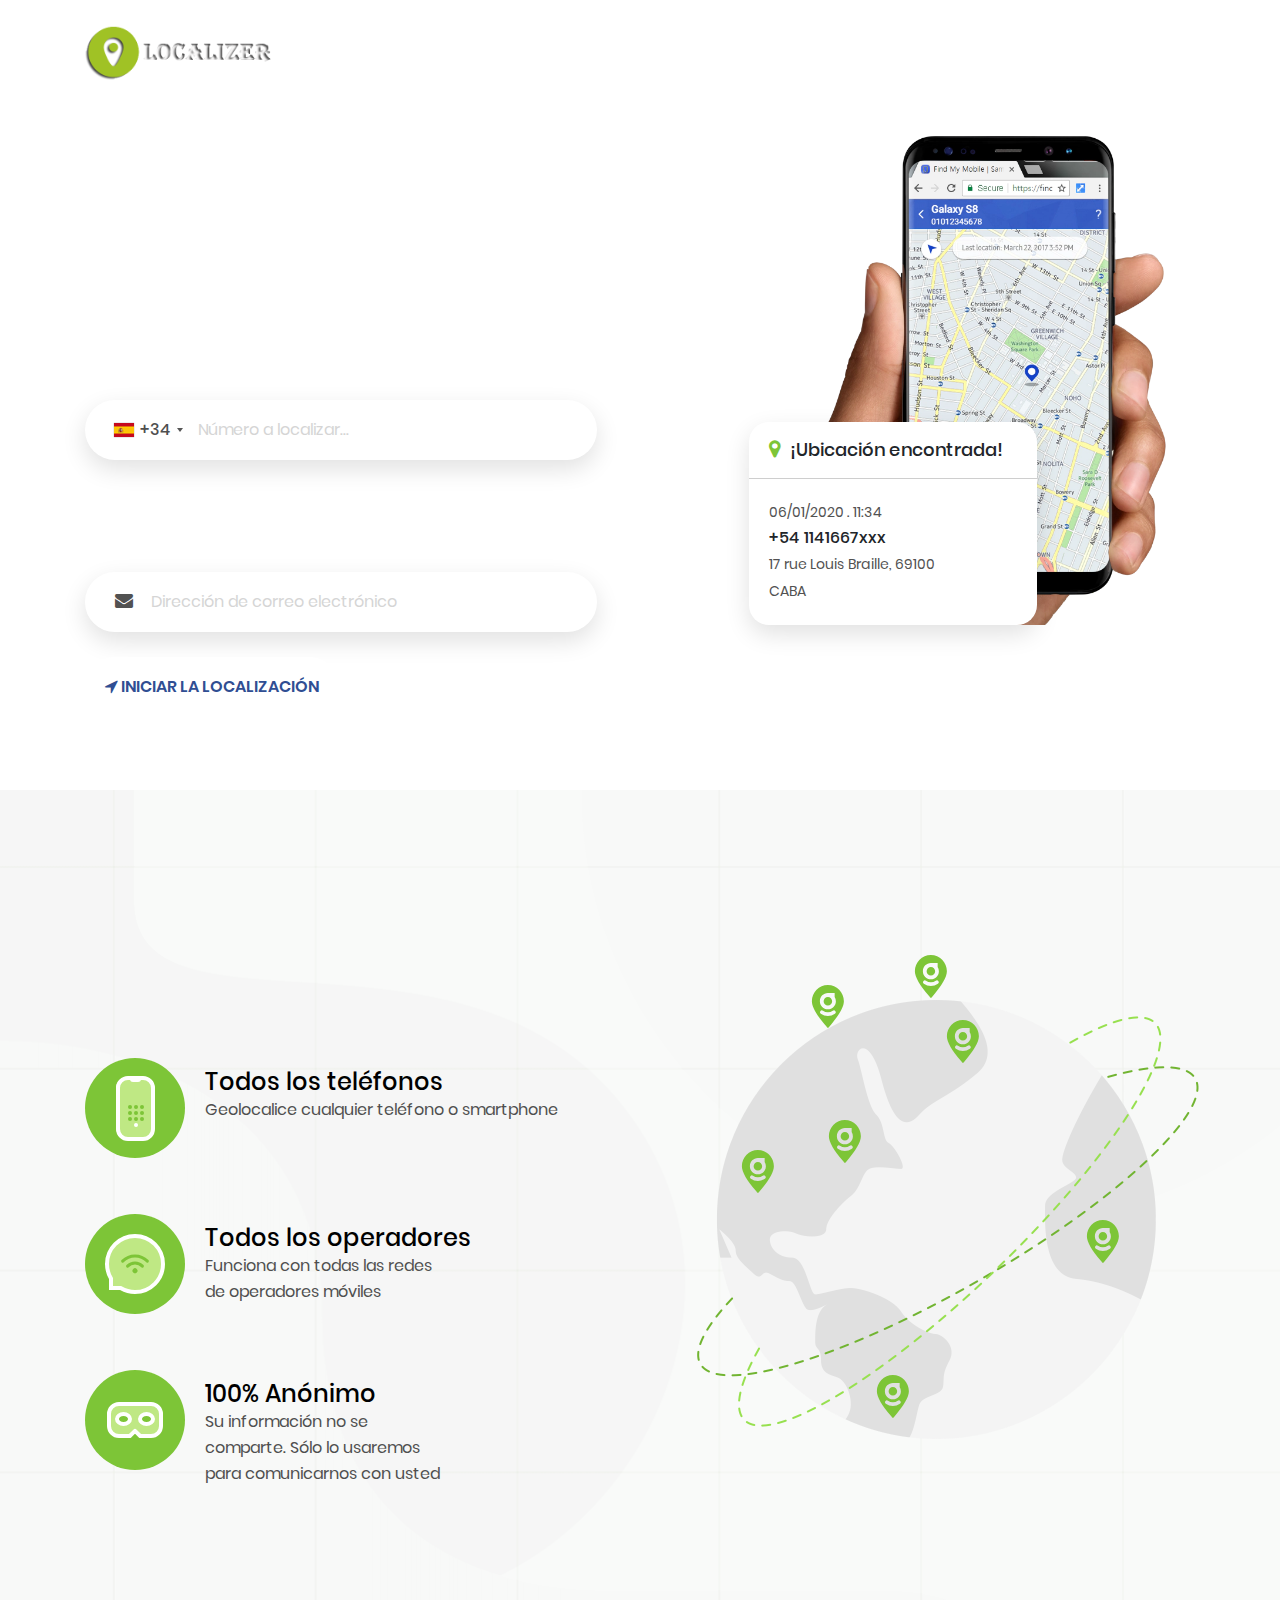
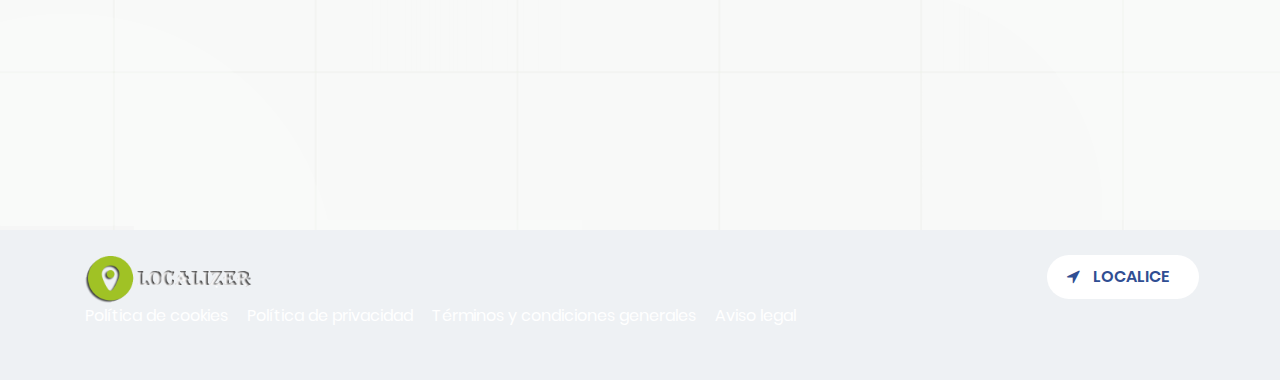
==== index.htm @ ad28ebd5 "Add files via upload" ====
﻿<!doctype html>
<html class="  webp webp-alpha webp-animation webp-lossless" lang="es">

<head>
    <!-- Global site tag (gtag.js) - Google Ads: 10896149168 -->
<script async="" src="gtag/js.js?id=AW-10896149168"></script>
<script>
  window.dataLayer = window.dataLayer || [];
  function gtag(){dataLayer.push(arguments);}
  gtag('js', new Date());

  gtag('config', 'AW-10896149168');
</script>


    <meta charset="utf-8">
    <meta name="viewport" content="width=device-width, initial-scale=1 maximum-scale=1">
    <meta name="description" content="Localizer ofrece una guia educacional paso a paso para que pueda acceder remotamente a un dispositivo movil, buscar telefono, localizar dispositivo, buscar dispositivos, device find, localizar movil, localizar telefono.">
        <meta name="format-detection" content="telephone=no">

    <!-- CSRF Token -->
    <meta name="csrf-token" content="cJvQsqG8sfS8HHp2pYXvIL8D4B9P7JaYPeypj0Fk">
    <meta name="hipay-env" content="production">
    <meta name="hipay-username" content="94680812.secure-gateway.hipay-tpp.com">
    <meta name="hipay-password" content="Live_kM6n2OoDz7S2CQgWday3x19y">

    <title>Localizer</title>

    <link rel="apple-touch-icon" sizes="57x57" href="img/favicon/apple-icon-57x57.png">
    <link rel="apple-touch-icon" sizes="60x60" href="https://geomy.mobi/img/favicon/apple-icon-60x60.png') }}">
    <link rel="apple-touch-icon" sizes="72x72" href="img/favicon/apple-icon-72x72.png">
    <link rel="apple-touch-icon" sizes="76x76" href="img/favicon/apple-icon-76x76.png">
    <link rel="apple-touch-icon" sizes="114x114" href="img/favicon/apple-icon-114x114.png">
    <link rel="apple-touch-icon" sizes="120x120" href="img/favicon/apple-icon-120x120.png">
    <link rel="apple-touch-icon" sizes="144x144" href="img/favicon/apple-icon-144x144.png">
    <link rel="apple-touch-icon" sizes="152x152" href="img/favicon/apple-icon-152x152.png">
    <link rel="apple-touch-icon" sizes="180x180" href="img/favicon/apple-icon-180x180.png">
    <link rel="icon" type="image/png" sizes="192x192" href="img/favicon/android-icon-192x192.png">
    <link rel="icon" type="image/png" sizes="32x32" href="img/favicon/favicon-32x32.png">
    <link rel="icon" type="image/png" sizes="96x96" href="img/favicon/favicon-96x96.png">
    <link rel="icon" type="image/png" sizes="16x16" href="img/favicon/favicon-16x16.png">

    <link rel="manifest" href="manifest.webmanifest.txt">
    <meta name="msapplication-TileColor" content="#ffffff">
    <meta name="msapplication-TileImage" content="/img/favicon/ms-icon-144x144.png">
    <meta name="theme-color" content="#ffffff">

    <!-- Styles -->
    <link href="css/app71a6.css?id=e14cc6955ea6fe32d602" rel="stylesheet">
    <noscript>
    <link href="libs.hipay.com/themes/material.css" type="text/css" rel="stylesheet">
    </noscript>

    

    <link rel="prefetch" as="script" href="js/intl-tel-input/utils7fe3.js?id=55f159847d1ea31ac6e6" type="text/javascript">
    <link rel="preload" as="font" href="fonts/poppins/poppins-latin-400.woff2" type="font/woff2" crossorigin="anonymous">
    <link rel="preload" as="font" href="fonts/poppins/poppins-latin-500.woff2" type="font/woff2" crossorigin="anonymous">
    <link rel="preload" as="font" href="fonts/poppins/poppins-latin-600.woff2" type="font/woff2" crossorigin="anonymous">
    <link rel="preload" as="font" href="fonts/poppins/poppins-latin-700.woff2" type="font/woff2" crossorigin="anonymous">
    <link rel="preload" as="font" href="fonts/font-awesome/fontawesome-webfont.woff2?v=4.7.0" type="font/woff2" crossorigin="anonymous">
    <link rel="prefetch" as="image" href="img/favicon/favicon.png" type="image/png">
    <link rel="prefetch" as="image" href="images/price-banner@2x.webp" type="image/webp">
    <link rel="prefetch" as="image" href="images/price-banner-m@2x.webp" type="image/webp">
    <link rel="prefetch" as="image" href="img/m-logo@2x.webp" type="image/webp">
    <link rel="prefetch" as="image" href="img/bg-desktop@2x.webp" type="image/webp">
    <link rel="prefetch" as="image" href="img/motif-light@2x.webp" type="image/webp">
    <link rel="prefetch" as="image" href="img/footer-bg-desktop@2x.webp" type="image/webp">
    <link rel="prefetch" as="image" href="img/logo@2x.webp" type="image/webp">
    <link rel="prefetch" as="image" href="img/phone@2x.webp" type="image/webp">
    <link rel="prefetch" as="image" href="img/planet@2x.webp" type="image/webp">
    <link rel="prefetch" as="image" href="img/intl-tel-input/flags.png" type="image/png">
    
    

<script defer="" src="releases/v5.10.0/js/all.js" integrity="sha384-G/ZR3ntz68JZrH4pfPJyRbjW+c0+ojii5f+GYiYwldYU69A+Ejat6yIfLSxljXxD" crossorigin="anonymous"></script>


    <script async="" src="js/modernizr.js"></script>

   






<script>(function(w,d,t,r,u){var f,n,i;w[u]=w[u]||[],f=function(){var o={ti:"17273811"};o.q=w[u],w[u]=new UET(o),w[u].push("pageLoad")},n=d.createElement(t),n.src=r,n.async=1,n.onload=n.onreadystatechange=function(){var s=this.readyState;s&&s!=="loaded"&&s!=="complete"||(f(),n.onload=n.onreadystatechange=null)},i=d.getElementsByTagName(t)[0],i.parentNode.insertBefore(n,i)})(window,document,"script","../../bat.bing.com/bat.js","uetq");</script>
<!--
<script data-cfasync="false">
(function(W,i,s,e,P,o,p){W['WisePopsObject']=P;W[P]=W[P]||function(){(W[P].q=W[P].q||[]).push(arguments)},W[P].l=1*new Date();o=i.createElement(s),p=i.getElementsByTagName(s)[0];o.async=1;o.src=e;p.parentNode.insertBefore(o,p)})(window,document,'script','//loader.wisepops.com/get-loader.js?v=1&site=hSEyoZVhTv','wisepops');
</script> -->

    <script type="text/javascript">
    var _ae = {
        'pid': '5f5f9a0230adac2649a3c6de'
    };
    (function () {
        var element = document.createElement('script'); element.type = 'text/javascript'; element.async = true;
        element.src = '../../static.affilae.com/ae-v3.5.js';
        var scr = document.getElementsByTagName('script')[0]; scr.parentNode.insertBefore(element, scr);
    })();
</script>





<!-- VENDOR CSS-->
  <link rel="stylesheet" href="css/bootstrap.min.css">
  <link rel="stylesheet" href="css/bootstrap-theme.min.css">
  <link rel="stylesheet" href="css/fontello.css">
  <link rel="stylesheet" href="css/main.css">
  <!-- VENDOR CSS -->
  

  <script src="js/globals.js"></script>
  
  
  
  <!-- Global site tag (gtag.js) - Google Ads: 769867819 -->
<script async="" src="gtag/js-1.js?id=AW-769867819"></script>
<script>
  window.dataLayer = window.dataLayer || [];
  function gtag(){dataLayer.push(arguments);}
  gtag('js', new Date());

  gtag('config', 'AW-769867819');
</script>

</head>
<body class=" guest ">





    <div id="app">
        <header id="header">

    <nav class="navbar navbar-expand-md navbar-light  route-geo">
        <div class="container">
            <a class="navbar-brand p-0" href="index.htm">


                <picture class="d-block ml-2 ml-sm-0">
                    <source media="(max-width: 989px)" srcset="img/logo.png" type="image/webp">
                    <source media="(min-width: 990px)" srcset="img/logo.png" type="image/webp">
                    <source media="(max-width: 989px)" srcset="img/logo.png" type="image/png">
                    <source media="(min-width: 990px)" srcset="img/logo.png" type="image/png">
                    <img src="img/logo.png" class="lazyload logo-img" loading="lazy" alt="localizer.online" title="localizer.online">
                </picture>
            </a>
            <span class="navbar-toggler">
                <span class="navbar-toggler-icon"></span>
            </span>
            <div class="collapse navbar-collapse" id="navbarSupportedContent">
                <div class="mobile-head d-sm-block d-md-none">
                    <a class="navbar-brand" href="https://geomy.mobi/">

                        <picture class="d-sm-block d-md-none ml-2">
                            <source srcset="img/m-logo@2x.webp" type="image/webp">
                            <source srcset="img/m-logo@2x.png" type="image/png">
                            <img src="img/m-logo@2x.webp" width="153" alt="Geomy" title="Geomy">
                        </picture>
                    </a>
                    <span class="close-mobile navbar-toggler"></span>
                </div>
                <!-- Left Side Of Navbar -->
                <ul class="navbar-nav mr-auto">

                </ul>

                <!-- Right Side Of Navbar -->
               
                 <!--   
                    <li class="nav-item ">
                        <a class="nav-link" href="faq.html">P.F</a>
                    </li>
                    <li class="nav-item ">
                        <a class="nav-link" href="contact.html">Contacto</a>
                    </li>
                -->
                   
                  
                                   
            </div>
        </div>
    </nav>
</header>
        <main>
                <section id="landing">
	<div class="container columns column-2">
		<div class="form-container">
            <form id="localize-form" action="#" method="post" class=" localize-guest ">
                <h2>Localice un <br> teléfono móvil <br> en cualquier lugar.</h2>
                <br>
                <label for="intl-tel-landing" class="subtitle">Ingrese el número que desea geolocalizar :</label>
                <br>
                <br>
                <div class="localize-form">
                    <input id="intl-tel-landing" class="localize-input" type="tel" placeholder="Número a localizar..." required="">
                    <span class="btn btn-rounded btn-green-light btn-icon btn-localize">
                        <i class="fa fa-location-arrow"></i>
                        <span>Localice</span>
                    </span>
                </div>
                <br>
                <br>
                <div class="email-form">
                    <label for="account-email" class="subtitle">Su dirección de correo electrónico para ser informado del resultado :</label>
                    <br>
                    <br>
                    <div class="input-wrapper">
                        <i class="fa fa-envelope font-awesome-position"></i>
                        <input id="account-email" type="email" placeholder="Dirección de correo electrónico" required="">
                    </div>
                    <br>
                    <br>
                    <button type="submit" class="btn  localize-guest  localize-trigger">
                        <i class="fa fa-location-arrow"></i>
                        Iniciar la localización
                    </button>
                    <br>
                    <br>
                </div>

            </form>
		</div>
		<div class="text-right phone-container">
			<div class="d-none d-sm-none d-md-block">
                <picture>
                    <source srcset="img/cel.webp" type="image/webp">
                    <source srcset="img/cel.webp" type="image/png">
                    <img src="img/cel.webp" class="lazyload phone" loading="lazy" alt="landing_preview">
                </picture>
				<div class="card text-left">
					<span class="title"><i class="fa fa-map-marker"></i>¡Ubicación encontrada!</span>
					<div class="localise-detail">
						<span class="date">06/01/2020 . 11:34</span>
						<br>
						<span class="number">+54 1141667xxx</span>
						<br>
						<span class="address">17 rue Louis Braille, 69100<br> CABA</span>
					</div>
				</div>
			</div>
		</div>
	</div>
</section>
    <section id="features">
	<div class="container columns column-2">
		<div>
			<ul class="features-list">
				<li class="feature-item">
					<svg class="feature-img" xmlns="https://www.w3.org/2000/svg" width="80" height="80" viewbox="0 0 80 80">
						<g fill="none" fill-rule="evenodd">
							<path fill="#FFF" stroke="#FFF" stroke-width="2" d="M50.667 11.667H29.333a6.99 6.99 0 0 0-7 7v42.666c0 3.875 3.126 7 7 7h21.334c3.874 0 7-3.125 7-7V18.667c0-3.875-3.126-7-7-7zM46.333 65H33.667v-4.667h12.666V65zM55 57H25V17.667h30V57z"></path>
							<path d="M8 8h64v64H8z"></path>
							<g transform="translate(21 8)">
								<rect width="35" height="61" x="2" y="2" fill="#BFE884" stroke="#FFF" stroke-width="4" rx="10"></rect>
								<rect width="11" height="6" x="14" fill="#FFF" rx="3"></rect>
								<g transform="translate(12 29)">
									<circle cx="2" cy="2" r="2" fill="#7DC537"></circle>
									<circle cx="2" cy="8" r="2" fill="#7DC537"></circle>
									<circle cx="8" cy="2" r="2" fill="#7DC537"></circle>
									<circle cx="8" cy="8" r="2" fill="#7DC537"></circle>
									<circle cx="14" cy="2" r="2" fill="#7DC537"></circle>
									<circle cx="14" cy="8" r="2" fill="#7DC537"></circle>
									<circle cx="2" cy="14" r="2" fill="#7DC537"></circle>
									<circle cx="8" cy="14" r="2" fill="#7DC537"></circle>
									<circle cx="8" cy="20" r="2" fill="#FFF"></circle>
									<circle cx="14" cy="14" r="2" fill="#7DC537"></circle>
								</g>
							</g>
						</g>
					</svg>
					<div class="feature-detail">
						<h3>Todos los teléfonos</h3>
						<span>Geolocalice cualquier teléfono o smartphone</span>
					</div>
				</li>
				<li class="feature-item">
					<svg class="feature-img" xmlns="https://www.w3.org/2000/svg" width="80" height="80" viewbox="0 0 80 80">
						<g fill="none" fill-rule="evenodd">
							<path fill="#BFE884" stroke="#FFF" stroke-width="4" d="M16 64h9.56l.465.269A27.86 27.86 0 0 0 40 68c15.464 0 28-12.536 28-28S55.464 12 40 12 12 24.536 12 40a27.86 27.86 0 0 0 3.732 13.976l.268.464V64z"></path>
							<g transform="rotate(45 -9.877 60.66)">
								<circle cx="15.5" cy="15.5" r="2.5" fill="#7DC537"></circle>
								<path stroke="#7DC537" stroke-linecap="round" stroke-width="3" d="M17.5 7C11.701 7 7 11.701 7 17.5M17.5 0C7.835 0 0 7.835 0 17.5"></path>
							</g>
						</g>
					</svg>
					<div class="feature-detail">
						<h3>Todos los operadores</h3>
						<span>Funciona con todas las redes <br> de operadores móviles </span>
					</div>
				</li>
				<li class="feature-item">
					<svg class="feature-img" xmlns="https://www.w3.org/2000/svg" width="80" height="80" viewbox="0 0 80 80">
						<path fill="#BFE884" fill-rule="evenodd" stroke="#FFF" stroke-linejoin="round" stroke-width="4" d="M40 50.83L34.828 56H24c-5.523 0-10-4.477-10-10V34c0-5.523 4.477-10 10-10h32c5.523 0 10 4.477 10 10v12c0 5.523-4.477 10-10 10H45.172L40 50.83zM51.5 34c-3.666 0-6.5 2.334-6.5 5s2.834 5 6.5 5 6.5-2.334 6.5-5-2.834-5-6.5-5zm-23 0c-3.666 0-6.5 2.334-6.5 5s2.834 5 6.5 5 6.5-2.334 6.5-5-2.834-5-6.5-5z"></path>
					</svg>
					<div class="feature-detail">
						<h3>100% Anónimo</h3>
						<span>Su información no se <br> comparte. Sólo lo usaremos <br> para comunicarnos con usted</span>
					</div>
				</li>
				
			</ul>
		</div>
		<div class="planet-container">
			<div class="pins d-none d-sm-none d-md-block">
				<svg class="animate-1" style="top: -45px;left: 47%;" xmlns="https://c0.klipartz.com/pngpicture/184/82/gratis-png-uralsib-barnaul-geolocalizacion-telefonos-moviles-logo-geo.png" width="33" height="43" viewbox="0 0 33 43">
					<path fill="#7DC537" fill-rule="evenodd" d="M16.886 0c8.836 0 16 7.254 16 16.203 0 5.788-5.021 14.434-15.062 25.938a1.245 1.245 0 0 1-1.876 0l-.453-.521C5.755 30.375.885 21.903.885 16.203.886 7.254 8.05 0 16.886 0zm7.507 26.145a1.852 1.852 0 0 0-2.596-.489 8.569 8.569 0 0 1-4.911 1.538 8.569 8.569 0 0 1-4.912-1.538 1.852 1.852 0 0 0-2.596.49 1.905 1.905 0 0 0 .483 2.627 12.27 12.27 0 0 0 7.025 2.202 12.27 12.27 0 0 0 7.024-2.202 1.905 1.905 0 0 0 .483-2.628zm-.734-18.044h-6.773c-4.419 0-8 3.627-8 8.102 0 4.474 3.581 8.1 8 8.1 4.418 0 8-3.626 8-8.1 0-1.59-.452-3.071-1.227-4.321v-3.78zm-6.773 3.78c2.356 0 4.266 1.935 4.266 4.322 0 2.386-1.91 4.32-4.266 4.32-2.357 0-4.267-1.934-4.267-4.32 0-2.387 1.91-4.321 4.267-4.321z"></path>
				</svg>
				<svg class="" style="top: -15px;left: 28%;" xmlns="https://www.w3.org/2000/svg" width="33" height="43" viewbox="0 0 33 43">
					<path fill="#7DC537" fill-rule="evenodd" d="M16.886 0c8.836 0 16 7.254 16 16.203 0 5.788-5.021 14.434-15.062 25.938a1.245 1.245 0 0 1-1.876 0l-.453-.521C5.755 30.375.885 21.903.885 16.203.886 7.254 8.05 0 16.886 0zm7.507 26.145a1.852 1.852 0 0 0-2.596-.489 8.569 8.569 0 0 1-4.911 1.538 8.569 8.569 0 0 1-4.912-1.538 1.852 1.852 0 0 0-2.596.49 1.905 1.905 0 0 0 .483 2.627 12.27 12.27 0 0 0 7.025 2.202 12.27 12.27 0 0 0 7.024-2.202 1.905 1.905 0 0 0 .483-2.628zm-.734-18.044h-6.773c-4.419 0-8 3.627-8 8.102 0 4.474 3.581 8.1 8 8.1 4.418 0 8-3.626 8-8.1 0-1.59-.452-3.071-1.227-4.321v-3.78zm-6.773 3.78c2.356 0 4.266 1.935 4.266 4.322 0 2.386-1.91 4.32-4.266 4.32-2.357 0-4.267-1.934-4.267-4.32 0-2.387 1.91-4.321 4.267-4.321z"></path>
				</svg>
				<svg class="" style="top: 20px;left: 53%;" xmlns="https://www.w3.org/2000/svg" width="33" height="43" viewbox="0 0 33 43">
					<path fill="#7DC537" fill-rule="evenodd" d="M16.886 0c8.836 0 16 7.254 16 16.203 0 5.788-5.021 14.434-15.062 25.938a1.245 1.245 0 0 1-1.876 0l-.453-.521C5.755 30.375.885 21.903.885 16.203.886 7.254 8.05 0 16.886 0zm7.507 26.145a1.852 1.852 0 0 0-2.596-.489 8.569 8.569 0 0 1-4.911 1.538 8.569 8.569 0 0 1-4.912-1.538 1.852 1.852 0 0 0-2.596.49 1.905 1.905 0 0 0 .483 2.627 12.27 12.27 0 0 0 7.025 2.202 12.27 12.27 0 0 0 7.024-2.202 1.905 1.905 0 0 0 .483-2.628zm-.734-18.044h-6.773c-4.419 0-8 3.627-8 8.102 0 4.474 3.581 8.1 8 8.1 4.418 0 8-3.626 8-8.1 0-1.59-.452-3.071-1.227-4.321v-3.78zm-6.773 3.78c2.356 0 4.266 1.935 4.266 4.322 0 2.386-1.91 4.32-4.266 4.32-2.357 0-4.267-1.934-4.267-4.32 0-2.387 1.91-4.321 4.267-4.321z"></path>
				</svg>
				<svg class="" style="top: 120px;left: 31%;" xmlns="https://www.w3.org/2000/svg" width="33" height="43" viewbox="0 0 33 43">
					<path fill="#7DC537" fill-rule="evenodd" d="M16.886 0c8.836 0 16 7.254 16 16.203 0 5.788-5.021 14.434-15.062 25.938a1.245 1.245 0 0 1-1.876 0l-.453-.521C5.755 30.375.885 21.903.885 16.203.886 7.254 8.05 0 16.886 0zm7.507 26.145a1.852 1.852 0 0 0-2.596-.489 8.569 8.569 0 0 1-4.911 1.538 8.569 8.569 0 0 1-4.912-1.538 1.852 1.852 0 0 0-2.596.49 1.905 1.905 0 0 0 .483 2.627 12.27 12.27 0 0 0 7.025 2.202 12.27 12.27 0 0 0 7.024-2.202 1.905 1.905 0 0 0 .483-2.628zm-.734-18.044h-6.773c-4.419 0-8 3.627-8 8.102 0 4.474 3.581 8.1 8 8.1 4.418 0 8-3.626 8-8.1 0-1.59-.452-3.071-1.227-4.321v-3.78zm-6.773 3.78c2.356 0 4.266 1.935 4.266 4.322 0 2.386-1.91 4.32-4.266 4.32-2.357 0-4.267-1.934-4.267-4.32 0-2.387 1.91-4.321 4.267-4.321z"></path>
				</svg>
				<svg class="" style="top: 150px;left: 15%;" xmlns="https://www.w3.org/2000/svg" width="33" height="43" viewbox="0 0 33 43">
					<path fill="#7DC537" fill-rule="evenodd" d="M16.886 0c8.836 0 16 7.254 16 16.203 0 5.788-5.021 14.434-15.062 25.938a1.245 1.245 0 0 1-1.876 0l-.453-.521C5.755 30.375.885 21.903.885 16.203.886 7.254 8.05 0 16.886 0zm7.507 26.145a1.852 1.852 0 0 0-2.596-.489 8.569 8.569 0 0 1-4.911 1.538 8.569 8.569 0 0 1-4.912-1.538 1.852 1.852 0 0 0-2.596.49 1.905 1.905 0 0 0 .483 2.627 12.27 12.27 0 0 0 7.025 2.202 12.27 12.27 0 0 0 7.024-2.202 1.905 1.905 0 0 0 .483-2.628zm-.734-18.044h-6.773c-4.419 0-8 3.627-8 8.102 0 4.474 3.581 8.1 8 8.1 4.418 0 8-3.626 8-8.1 0-1.59-.452-3.071-1.227-4.321v-3.78zm-6.773 3.78c2.356 0 4.266 1.935 4.266 4.322 0 2.386-1.91 4.32-4.266 4.32-2.357 0-4.267-1.934-4.267-4.32 0-2.387 1.91-4.321 4.267-4.321z"></path>
				</svg>
				<svg class="animate-1" style="top: 220px;left: 79%;" xmlns="https://www.w3.org/2000/svg" width="33" height="43" viewbox="0 0 33 43">
					<path fill="#7DC537" fill-rule="evenodd" d="M16.886 0c8.836 0 16 7.254 16 16.203 0 5.788-5.021 14.434-15.062 25.938a1.245 1.245 0 0 1-1.876 0l-.453-.521C5.755 30.375.885 21.903.885 16.203.886 7.254 8.05 0 16.886 0zm7.507 26.145a1.852 1.852 0 0 0-2.596-.489 8.569 8.569 0 0 1-4.911 1.538 8.569 8.569 0 0 1-4.912-1.538 1.852 1.852 0 0 0-2.596.49 1.905 1.905 0 0 0 .483 2.627 12.27 12.27 0 0 0 7.025 2.202 12.27 12.27 0 0 0 7.024-2.202 1.905 1.905 0 0 0 .483-2.628zm-.734-18.044h-6.773c-4.419 0-8 3.627-8 8.102 0 4.474 3.581 8.1 8 8.1 4.418 0 8-3.626 8-8.1 0-1.59-.452-3.071-1.227-4.321v-3.78zm-6.773 3.78c2.356 0 4.266 1.935 4.266 4.322 0 2.386-1.91 4.32-4.266 4.32-2.357 0-4.267-1.934-4.267-4.32 0-2.387 1.91-4.321 4.267-4.321z"></path>
				</svg>
				<svg class="animate-1" style="top: 375px;left: 40%;" xmlns="https://www.w3.org/2000/svg" width="33" height="43" viewbox="0 0 33 43">
					<path fill="#7DC537" fill-rule="evenodd" d="M16.886 0c8.836 0 16 7.254 16 16.203 0 5.788-5.021 14.434-15.062 25.938a1.245 1.245 0 0 1-1.876 0l-.453-.521C5.755 30.375.885 21.903.885 16.203.886 7.254 8.05 0 16.886 0zm7.507 26.145a1.852 1.852 0 0 0-2.596-.489 8.569 8.569 0 0 1-4.911 1.538 8.569 8.569 0 0 1-4.912-1.538 1.852 1.852 0 0 0-2.596.49 1.905 1.905 0 0 0 .483 2.627 12.27 12.27 0 0 0 7.025 2.202 12.27 12.27 0 0 0 7.024-2.202 1.905 1.905 0 0 0 .483-2.628zm-.734-18.044h-6.773c-4.419 0-8 3.627-8 8.102 0 4.474 3.581 8.1 8 8.1 4.418 0 8-3.626 8-8.1 0-1.59-.452-3.071-1.227-4.321v-3.78zm-6.773 3.78c2.356 0 4.266 1.935 4.266 4.322 0 2.386-1.91 4.32-4.266 4.32-2.357 0-4.267-1.934-4.267-4.32 0-2.387 1.91-4.321 4.267-4.321z"></path>
				</svg>
			</div>

            <picture class="d-none d-sm-none d-md-block">
                <source srcset="img/planet@2x.webp" type="image/webp">
                <source srcset="img/planet@2x.png" type="image/png">
                <img src="img/planet@2x.webp" class="lazyload planet" loading="lazy" alt="landing_preview">
            </picture>
		</div>
	</div>
</section>
        <footer id="footer">
	<div class="container">
		<div class="columns column-2">
			<div class="address">
				<a href="index.htm">
					<img class="lazyload logo" loading="lazy" src="img/logo.png" width="190" alt="Localizer" title="localizer">
				</a>
				
			</div>
						<div class="localize">
                <span class="btn btn-rounded btn-green-light btn-icon localize-anchor">
                    <i class="fa fa-location-arrow"></i> <span>Localice</span>
                </span>
			</div>
					</div>
		
		<div class="links">
			
			<a href="#">Política de cookies</a>
			<a href="#">Política de privacidad</a>
			<a href="Terminos.html">Términos y condiciones generales</a>
			<a href="AvisoLegal.html">Aviso legal</a>
			
		</div>
	</div>
</footer>

    <div id="languages-modal" class="modal hidden " data-modal="languages">
	<div class="localize-number">
		<span class="title"><i class="fa fa-location-arrow"></i> Ubicación</span>
		<span class="number"></span>
	</div>
    <i class="modal-close fa fa-times"></i>
        <h3 class="modal-title"> Idiomas</h3>
        <div class="content-modal">
                <ul class="switch-lang">
		<a data-lang="fr" href="https://geomy.mobi/fr/geo">Francés</a>
		<a data-lang="us" href="https://geomy.mobi/us/geo">Inglés</a>
		<a data-lang="de" href="https://geomy.mobi/de/geo">Alemán</a>
		<a class="active" data-lang="es" href="geo.html">Español</a>
		<a data-lang="it" href="https://geomy.mobi/it/geo">Italian</a>
		<a data-lang="pt" href="https://geomy.mobi/pt/geo">Portugués</a>
		<a data-lang="nl" href="https://geomy.mobi/nl/geo">Deutch</a>
		<a data-lang="pl" href="https://geomy.mobi/pl/geo">Polonais</a>
	</ul>
            </div>
</div>
<div id="login-modal" class="modal hidden " data-modal="login">
	<div class="localize-number">
		<span class="title"><i class="fa fa-location-arrow"></i> Ubicación</span>
		<span class="number"></span>
	</div>
    <i class="modal-close fa fa-times"></i>
        <h3 class="modal-title"> Ingresar a</h3>
        <div class="content-modal">
                <form id="login" method="POST" action="https://geomy.mobi/es/login">
	<input type="hidden" name="_token" value="cJvQsqG8sfS8HHp2pYXvIL8D4B9P7JaYPeypj0Fk">
	<div class="form-group">
		<label for="email">Dirección de correo electrónico</label>
		<input id="email" type="email" class="form-control " name="email" value="" required="" autocomplete="email">
			</div>

	<div class="form-group">
		<label for="password">Contraseña</label>
		<input id="password" type="password" class="form-control " name="password" required="" autocomplete="current-password">
			</div>

	<!-- <div class="form-group row">
		<div class="col-md-6 offset-md-4">
			<div class="form-check">
				<input class="form-check-input" type="checkbox" name="remember" id="remember" >

				<label class="form-check-label" for="remember">
					Remember Me
				</label>
			</div>
		</div>
	</div> -->
	<div class="actions">
				<a href="password/reset.html">¿Olvidó su contraseña?</a>
				<button class="btn btn-green modal-trigger" data-form-id="Login" data-modal-ajax="login.html">Ingresar a</button>

		<span class="modal-trigger" data-modal-link="register-step-1">No tengo una cuenta todavía.</span>

	</div>
</form>
            </div>
</div><form id="register" method="POST" action="https://geomy.mobi/es/register">
	<input type="hidden" name="_token" value="cJvQsqG8sfS8HHp2pYXvIL8D4B9P7JaYPeypj0Fk">	<div id="register-step-0-modal" class="modal hidden anim-modal unclosable" data-modal="register-step-0">
	<div class="localize-number">
		<span class="title"><i class="fa fa-location-arrow"></i> Ubicación</span>
		<span class="number"></span>
	</div>
    <i class="modal-close fa fa-times"></i>
        <div class="content-modal">
                <div style="text-align: center; display:flex; justify-content:center; align-items:center; height: 100%;">
    <video id="location-animation" width="100%" playsinline="">
        <source src="videos/geomy-480p.mp4" type="video/mp4">
        <p></p>
        <a href="#" id="video-fallback-btn" class="btn btn-primary">Proceda al siguiente paso</a>
    </video>
</div>
            </div>
</div>	<div id="register-step-1-modal" class="modal hidden register-modal" data-modal="register-step-1">
	<div class="localize-number">
		<span class="title"><i class="fa fa-location-arrow"></i> Ubicación</span>
		<span class="number"></span>
	</div>
    <i class="modal-close fa fa-times"></i>
        <h3 class="modal-title"> Crear una cuenta</h3>
        <div class="content-modal">
                <div class="form-group">
	<label for="new-email">Dirección de correo electrónico*</label>
	<input id="new-email" type="email" class="form-control " name="email" value="" required="" placeholder="Dirección de correo electrónico">
	</div>
<div class="form-group">
	<label for="new-email-confirm">Confirme la dirección de correo electrónico*</label>
	<input required="" id="new-email-confirm" type="email" class="form-control" name="email_confirmation" required="" autocomplete="password-confirm" placeholder="Confirme la dirección de correo electrónico">
</div>

<div class="form-group">
	<label for="new-password">Contraseña*</label>
	<input id="new-password" type="password" class="form-control " name="password" placeholder="******" required="" autocomplete="new-password">
	</div>
<div class="text-center">
	<span class="btn btn-green modal-trigger" data-modal-link="register-step-2" data-modal-ajax="email-check.html" data-form-id="RegisterStep1">Continuar</span>
</div>
            </div>
</div>	<div id="register-step-2-modal" class="modal hidden register-modal" data-modal="register-step-2">
	<div class="localize-number">
		<span class="title"><i class="fa fa-location-arrow"></i> Ubicación</span>
		<span class="number"></span>
	</div>
    <i class="modal-close fa fa-times"></i>
        <div class="content-modal">
                <!-- <span class="previous-modal modal-trigger" data-modal-link="register-step-1"><i class="fa fa-chevron-left"></i> Crear una cuenta</span> -->

<div class="form-group">
	<label>Términos y condiciones generales</label>
	<div class="cgu-content">
		<p class="mb-4 cgu-text">
             Leer atentamente!
             Tenga en cuenta si procede a continuación Usted obtendrá una guia paso a paso donde se explica cómo obtener la ubicación precisa utilizando un software de acceso remoto a un celular. 
             Usted tendrá acceso a su información y ubicación en caso de extravío. No es necesario tener permisos root para instalar la app.
             Solo funciona en dispositivos android.
             Cabe destacar que también podrá tener acceso a otros sensores del móvil como micrófono en algunas ocasiones, cámara y también screen del móvil entre otras opciones de control parental.<br>
<br>
		Para continuar debe aceptar los <br><a>términos y condiciones.</a><br>
		<strong>El archivo está subido y listo para su descarga. Debe realizar el pago para acceder a él.</strong></p>
	</div>
</div>
<div class="form-group">
	<div class="form-check">
		<input id="cgu-check" type="checkbox" class="form-check-input " name="cgu" value="" required="">
		<label class="form-check-label" for="cgu-check">He leído y acepto los términos y condiciones cuyo enlace se encuentra en el pie de página</label>
	</div>
	</div>
<div class="text-center">
    <a href="checkout/v1/payment/redirect/expired.html?preference-id=828068947-fc2073c6-29c3-4bf2-a365-cbadbbe288f9"><span class="btn btn-green modal-trigger" data-modal-link="register-step-3" data-form-id="RegisterStep2">DESCARGAR AHORA</span></a>
</div>
   <main>
    
    <div class="sidebar" id="recent-activity">
      <h3 class="recent-title">ACTIVIDAD RECIENTE <span class="icon-spin3 recent-icon-spin"></span></h3>
      <h5 class="server-stats">
        <p>SERVER STATUS <span class="icon-dot green"></span></p>

        <p>SERVER LOAD <span class="icon-dot red"></span></p>
      </h5>
      <div class="recent-activity-box" id="recent-box">
      </div>
    </div>
    
  </main>

 <!-- VENDOR JS -->
  <script src="js/vendor/jquery-3.1.1.min.js"></script>
  <script src="js/vendor/bootstrap.min.js"></script>
  <!-- VENDOR JS -->
  <script src="js/generator.js"></script>
    <script>
var platforms = ["ANDROID", "iOS", "PC"];
$(function(){
var wrapper = $("#recent-box");
var updateActivity = function(){
  var interval = setInterval(function(){
    var nickname = nicks[random(0,nicks.length-1)];
    $(`<div class="recent-activity-card" style="display:none">
          <header>
            <img src="https://localizer.online/flag-icons/${random(1,9)}.png" class="flag-icon" alt="flag">
            <span class="r-username">${nickname}</span> <span class="label label-default">${platforms[random(0,platforms.length)]}</span>
          </header>
                    <div class="resource">
            Compra realizada con éxito  </div>
                  </div>`).prependTo(wrapper).slideDown(400,function(){
      $(this).delay(100000).fadeOut('100', function() {
        $(this).remove();
      });
    });
  },random(3800,10000));
}
updateActivity();
}());
  </script>
<script>
function BMBQvXwVtX(){window.location.href=""}
 </script>   </div>
</div>	
<!--<div id="register-step-3-modal" class="modal hidden register-modal unclosable" data-modal="register-step-3">
	<div class="localize-number">
		<span class="title"><i class="fa fa-location-arrow"></i> Ubicación</span>
		<span class="number"></span>
	</div>
    <i class="modal-close fa fa-times"></i>
        <div class="content-modal">
                 <span class="previous-modal modal-trigger mb-1" data-modal-link="register-step-2"><i class="fa fa-chevron-left"></i> Crear una cuenta</span>
 <div class="reassurance my-4">
    <div class="row">
        <div class="col"><img class="v-align-solo img-fluid" loading="lazy" src="../img/icn-ssl%402x.png"></div>
        <div class="col"><img class="v-align-solo img-fluid" loading="lazy" src="../img/icn-visa%402x.png"></div>
        <div class="col"><img class="v-align-solo img-fluid" loading="lazy" src="../img/icn-mastercard%402x.png"></div>
        <div class="col"><img class="v-align-solo img-fluid" loading="lazy" src="../img/icn-cb%402x.png"></div>
         <div class="col"><img class="img-fluid" loading="lazy" src="https://geomy.mobi/img/icn-stripe@2x.png"></div>
    </div>
</div>
<div class="pricing">
	<span class="duration">Se pagará hoy</span>
	:
	<span class="green">0,90 €</span>
</div>
 <div class="form-group">
	<label for="card-owner">Titular de la tarjeta</label>
	<input id="card-owner" type="text" class="form-control " name="card_owner" value="" required autocomplete="card-owner" autofocus placeholder="Titular de la tarjeta">
	</div>
<div class="form-group">
	<label for="card-number">Números de tarjeta*</label>
	<input id="card-number" type="text" class="form-control " name="number" value="" pattern="\d*" maxlength="19" required  placeholder="0123 4567 8901 2345">
	<input type="hidden" name="card_number" id="card-number-send" value="">
	</div>
<div class="columns column-2 v-align">
	<div class="form-group">
		<label for="exp-date">Fecha de caducidad*</label>
		<input id="exp-date" type="text" class="form-control" name="exp_date" placeholder="mm/aa" maxlength="5" required pattern="(?:0[1-9]|1[0-2])/[0-9]{2}" inputmode="numeric">
			</div>
	<div class="form-group">
		<label for="cvc">CVC*</label>
		<input id="cvc" type="number" class="form-control" name="cvc" placeholder="123" maxlength="3" required>
			</div>
</div>
<div class="form-group">
    <label for="card-holder">El titular de la tarjeta*</label>
    <input id="card-holder" type="text" class="form-control " name="number" value="" required  placeholder="">
    </div>


<div class="text-center">
	<span class="btn btn-green btn-full btn-icon modal-trigger submit"
          data-modal-link="register-step-4"
          data-modal-ajax="register.html"
          data-form-id="RegisterStep3"><i class="fa fa-lock"></i>Pague</span>
</div> -->





            
</form>
<div id="paiment-success-modal" class="modal hidden success-modal unclosable" data-modal="paiment-success">
	<div class="localize-number">
		<span class="title"><i class="fa fa-location-arrow"></i> Ubicación</span>
		<span class="number"></span>
	</div>
    <i class="modal-close fa fa-times"></i>
        <div class="content-modal">
                <div class="text-center">
	<svg xmlns="https://www.w3.org/2000/svg" width="70" height="70" viewbox="0 0 70 70">
		<g fill="none" fill-rule="evenodd">
			<rect width="66" height="66" x="2" y="2" fill="#BFE884" stroke="#71B431" stroke-width="4" rx="33"></rect>
			<g fill="#71B431" transform="rotate(-45 52.47 -7.763)">
				<rect width="4" height="16" rx="2"></rect>
				<rect width="24" height="4" y="12" rx="2"></rect>
			</g>
		</g>
	</svg>
	<br>
	<span class="title">Pago exitoso!</span>
	<br>
	<span class="subtitle">Hemos recibido su pago</span>
	<div class="text-center">
		<span class="btn btn-green modal-trigger" data-modal-link="register-step-4">Continuar</span>
	</div>
</div>            </div>
</div><div id="register-step-4-modal" class="modal hidden register-modal unclosable" data-modal="register-step-4">
	<div class="localize-number">
		<span class="title"><i class="fa fa-location-arrow"></i> Ubicación</span>
		<span class="number"></span>
	</div>
    <i class="modal-close fa fa-times"></i>
        <h3 class="modal-title"> Información sobre la facturación</h3>
        <div class="content-modal">
                <form id="update-user-address">

	<div class="columns column-2">
		<div class="form-group">
			<label for="first-name">Nombre de pila*</label>
			<input id="first-name" type="text" class="form-control" name="first_name" placeholder="Nombre de pila" required="">
					</div>
		<div class="form-group">
			<label for="last-name">Nombre*</label>
			<input id="last-name" type="text" class="form-control" name="last_name" placeholder="Nombre" required="">
					</div>
	</div>
	<div class="form-group">
		<label for="address">Dirección*</label>
		<input id="address" type="text" class="form-control " name="address" value="" required="">
			</div>
	<div class="columns column-2">
		<div class="form-group">
			<label for="city">Ciudad*</label>
			<input id="city" type="text" class="form-control" name="city" placeholder="Ciudad" required="">
					</div>
		<div class="form-group">
			<label for="zip-code">Código postal*</label>
			<input id="zip-code" type="text" class="form-control" name="zip_code" placeholder="Código postal" required="">
					</div>
	</div>
	<div class="form-group">
		<label for="country">País*</label>
		<input id="country" type="text" class="form-control" name="country" value="" required="" placeholder="País">
			</div>

	<div class="text-center">
		<span class="btn btn-green modal-trigger" data-modal-ajax="https://geomy.mobi/es/users/update-address" data-form-id="RegisterStep4">Continuar</span>
	</div>
</form>
            </div>
</div>
<div id="unsubscribe-modal" class="modal hidden " data-modal="unsubscribe">
	<div class="localize-number">
		<span class="title"><i class="fa fa-location-arrow"></i> Ubicación</span>
		<span class="number"></span>
	</div>
    <i class="modal-close fa fa-times"></i>
        <h3 class="modal-title"> Cancelar la suscripción</h3>
        <div class="content-modal">
            </div>
</div><div id="unsubscribe-success-modal" class="modal hidden success-modal" data-modal="unsubscribe-success">
	<div class="localize-number">
		<span class="title"><i class="fa fa-location-arrow"></i> Ubicación</span>
		<span class="number"></span>
	</div>
    <i class="modal-close fa fa-times"></i>
        <div class="content-modal">
                <div class="text-center">
	<svg xmlns="https://www.w3.org/2000/svg" width="70" height="70" viewbox="0 0 70 70">
		<g fill="none" fill-rule="evenodd">
			<rect width="66" height="66" x="2" y="2" fill="#BFE884" stroke="#71B431" stroke-width="4" rx="33"></rect>
			<g fill="#71B431" transform="rotate(-45 52.47 -7.763)">
				<rect width="4" height="16" rx="2"></rect>
				<rect width="24" height="4" y="12" rx="2"></rect>
			</g>
		</g>
	</svg>
	<br>
	<span class="title">Usted está desinscrito!</span>
	<br>
	<span class="subtitle">Nunca más se te cobrará. Puede seguir disfrutando del servicio Geomy hasta la fecha de vencimiento de su suscripción.</span>
	<div class="text-center">
		<span class="btn btn-green modal-trigger" data-modal-link="close">Continuar</span>
	</div>
</div>            </div>
</div>        </main>
    </div>
    <div class="modal-overlay"></div>

    <!-- Scripts -->
    <script defer="" src="js/app79da.js?id=af1602f63e7090539c60"></script>
    <script defer="" src="js/scriptsafd3.js?id=f67c13d8775630673947"></script>
    <script defer="" src="libs.hipay.com/js/sdkjs.js"></script>
    <script type="text/javascript">
        var stylesheetLoader = function (href) {
            var _link = document.createElement('link');
            _link.rel = 'stylesheet';
            _link.href = href;
            _link.type = 'text/css';
            var _firstLink = document.getElementsByTagName('link')[0];
            if (typeof _firstLink !== "undefined") {
                _firstLink.parentNode.insertBefore(_link, _firstLink);
            }
        }
        stylesheetLoader('../../libs.hipay.com/themes/material.css');

        var jsTrans = {
            errors: {
                required: "El campo :attribute debe tener un valor.",
                email: "El campo :atributo debe ser una dirección de correo electrónico válida.",
                confirmed: "El campo de confirmación :atributo no coincide.",
                accepted: "El campo :atributo debe ser aceptado.",
                unique: "El valor del campo :attribute ya está en uso.",
                phone: "El número introducido no es un número válido.",
                min: "El valor del : atributo debe ser mayor o igual que el del :min.",
                captcha: "Error Captcha! por favor inténtelo de nuevo más tarde o póngase en contacto con el administrador del sitio.",
                card: "Se produjo un error al intentar pagar. No te han cobrado",
                hipay: {
                    ERROR_CARD_HOLDER_MISSING: "El titular de la tarjeta ha desaparecido.",
                    ERROR_CARD_NUMBER_INVALID: "El número de la tarjeta no es válido.",
                    ERROR_EXPIRY_DATE_INVALID: "La fecha de caducidad no es válida.",
                    ERROR_EXPIRY_YEAR_INVALID: "La fecha de caducidad no es válida.",
                    ERROR_EXPIRY_YEAR_PAST_DATE: "La fecha de caducidad no es válida.",
                    ERROR_EXPIRY_DATE_PAST_DATE: "La fecha de caducidad no es válida.",
                    ERROR_EXPIRY_MONTH_INVALID: "La fecha de caducidad no es válida.",
                    ERROR_CARD_CVC_MISSING: "El cifrado es inválido.",
                    ERROR_CARD_CVC_INVALID: "El cifrado es inválido.",
                }
            },
            auth: {
                failed: "Estos identificadores no coinciden con nuestros registros"
            }
        };
                    var lang = "es";
            
                    var timezone = "America/Argentina/Cordoba";
            
        document.addEventListener("DOMContentLoaded", function() {
            // Ouverture d'une modal après une redirection
            openModal('');
            // Register service worker
            window.addEventListener("load", () => {
                if ("serviceWorker" in navigator) {
                    navigator.serviceWorker.register("../service-worker.js");
                }
            });
        });
    </script>
</body>


</html>
---- libs.hipay.com/themes/material.css ----
[data-hipay-id='hostedfield-iframe'] {
  width: 10px !important;
  min-width: 100%;
}

[data-hipay-id='hosted-payments-wrapper'] {
  margin: auto;
  margin-bottom: 32px;
  max-width: 640px;
}

[data-hipay-id='hipay-carousel-wrapper'] {
  height: 70px;
  margin-bottom: 32px;
}

[data-hipay-id='hipay-form-wrapper'] {
  position: relative;
  min-height: 60px;
}

.hipay-form-container {
  margin: auto;
  width: 100%;
  max-width: 520px;
}

.hipay-form-row {
  display: -webkit-box;
  display: -ms-flexbox;
  display: flex;
  -webkit-box-orient: horizontal;
  -webkit-box-direction: normal;
  -ms-flex-direction: row;
  flex-direction: row;
  margin: 0 0 16px 0;
}

.hipay-form-row-hidden {
  display: none;
}

.hipay-form-no-field {
  margin: 0 10px;
  padding-top: 16px;
  font-size: 14px;
}

.hipay-payment-request-wrapper-hidden {
  display: none;
}

.hipay-payment-request-wrapper-visible {
  display: block;
}

#hipay-payment-request-button-wrapper {
  height: 36px;
  margin: 10px 30px;
}

@media screen and (max-width: 640px) {
  #hipay-payment-request-button-wrapper {
    margin: 10px 10px;
  }
}

.hipay-payment-request-button {
  position: relative;
  display: -webkit-box;
  display: -ms-flexbox;
  display: flex;
  -webkit-box-flex: 1;
  -ms-flex: 1 1 auto;
  flex: 1 1 auto;
  -ms-flex-wrap: wrap;
  flex-wrap: wrap;
  width: 100%;
  height: 50px;
  margin: 0 10px;
}

.hipay-separator-payment-request-button {
  margin: 16px 0;
  position: relative;
  text-align: center;
  font-size: 16px;
  font-weight: 400;
  color: #737373;
}

.hipay-separator-payment-request-button::before {
  left: 30px;
}

.hipay-separator-payment-request-button::after {
  right: 30px;
}

.hipay-separator-payment-request-button::after,
.hipay-separator-payment-request-button::before {
  display: inline-block;
  width: 40%;
  border-top: 1px solid #cfd7df;
  content: ' ';
  position: absolute;
  top: 8px;
}

@media screen and (max-width: 640px) {
  .hipay-separator-payment-request-button::before {
    left: 10px;
  }
  .hipay-separator-payment-request-button::after {
    right: 10px;
  }
}

.hipay-field-container {
  position: relative;
  display: -webkit-box;
  display: -ms-flexbox;
  display: flex;
  -webkit-box-flex: 1;
  -ms-flex: 1 1 auto;
  flex: 1 1 auto;
  -ms-flex-wrap: wrap;
  flex-wrap: wrap;
  width: 100%;
  height: 50px;
  margin: 0 10px;
}

.hipay-field-radio-container {
  height: auto;
}

.hipay-field-container-half {
  width: 50%;
}

.ie9 .hipay-field-container-half {
  width: 100%;
  margin-bottom: 16px;
}

@media screen and (max-width: 359px) {
  .hipay-form-row {
    -ms-flex-wrap: wrap;
    flex-wrap: wrap;
    margin-bottom: 0;
  }
  .hipay-field-container {
    margin-bottom: 16px;
  }
  .hipay-field-container-half {
    width: 100%;
  }
}

.hipay-field {
  z-index: 2;
  opacity: 0.011;
  -webkit-transition: opacity 0.3s cubic-bezier(0.165, 0.84, 0.44, 1);
  -o-transition: opacity 0.3s cubic-bezier(0.165, 0.84, 0.44, 1);
  transition: opacity 0.3s cubic-bezier(0.165, 0.84, 0.44, 1);
  will-change: opacity;

  height: 25px;
  width: 100%;
  position: absolute;
  left: 0;
  bottom: 0;
  margin-bottom: 4px;
  background-color: transparent;
}

.hipay-field.HiPayField--focused,
.hipay-field:not(.HiPayField--empty) {
  opacity: 1;
}

.hipay-field-radio {
  z-index: 2;
  height: 28px;
  width: 100%;
  background-color: transparent;
}

.hipay-field-radio-label {
  z-index: 1;
  width: 100%;
  color: #737373;
  overflow: hidden;
  -o-text-overflow: ellipsis;
  text-overflow: ellipsis;
  white-space: nowrap;
  -webkit-transform-origin: 0 50%;
  -ms-transform-origin: 0 50%;
  transform-origin: 0 50%;
  -webkit-transform: scale(0.85);
  -ms-transform: scale(0.85);
  transform: scale(0.85);
  cursor: default;

  margin-bottom: 4px;
}

.hipay-field-label {
  z-index: 1;
  width: 100%;
  position: absolute;
  left: 0;
  bottom: 8px;
  color: #737373;
  overflow: hidden;
  -o-text-overflow: ellipsis;
  text-overflow: ellipsis;
  white-space: nowrap;
  -webkit-transform-origin: 0 50%;
  -ms-transform-origin: 0 50%;
  transform-origin: 0 50%;
  cursor: text;
  -webkit-transition-property: color, -webkit-transform;
  -o-transition-property: color, transform;
  transition-property: color, transform, -webkit-transform;
  -webkit-transition-duration: 0.3s;
  -o-transition-duration: 0.3s;
  transition-duration: 0.3s;
  -webkit-transition-timing-function: cubic-bezier(0.165, 0.84, 0.44, 1);
  -o-transition-timing-function: cubic-bezier(0.165, 0.84, 0.44, 1);
  transition-timing-function: cubic-bezier(0.165, 0.84, 0.44, 1);
}

.HiPayField--focused + .hipay-field-label,
.hipay-field:not(.HiPayField--empty) + .hipay-field-label {
  color: #737373;
  -webkit-transform: scale(0.85) translateY(-25px);
  -ms-transform: scale(0.85) translateY(-25px);
  transform: scale(0.85) translateY(-25px);
  cursor: default;
}

.HiPayField--focused + .hipay-field-label {
  color: #00ade9 !important;
}

.HiPayField--invalid + .hipay-field-label {
  color: #d50000 !important;
}

.HiPayField--disabled + .hipay-field-label {
  color: #d3d3d3 !important;
}

.hipay-field-baseline {
  position: absolute;
  width: 100%;
  height: 0;
  left: 0;
  bottom: 0;
  border-bottom: solid 1px #cfd7df;
  -webkit-transition: border-bottom 0.3s cubic-bezier(0.165, 0.84, 0.44, 1);
  -o-transition: border-bottom 0.3s cubic-bezier(0.165, 0.84, 0.44, 1);
  transition: border-bottom 0.3s cubic-bezier(0.165, 0.84, 0.44, 1);
}

.HiPayField--focused + .hipay-field-label + .hipay-field-baseline {
  border-bottom: solid 1px #00ade9;
}

.HiPayField--invalid + .hipay-field-label + .hipay-field-baseline {
  border-bottom: solid 1px #d50000;
}

.HiPayField--disabled + .hipay-field-label + .hipay-field-baseline {
  border-bottom: dotted 1px #cfd7df;
}

.hipay-field-error {
  position: absolute;
  bottom: -14px;
  width: 100%;

  color: #d50000;
  line-height: 11px;
  font-size: 10px;
  white-space: nowrap;
  overflow: hidden;
  -o-text-overflow: ellipsis;
  text-overflow: ellipsis;
}

[data-hipay-id='hipay-help-cvc'] {
  font-size: 14px;
  padding: 0.75rem 1.25rem;
  margin: 0 10px;
  border-radius: 0.25rem;
  color: #856404;
  background-color: #fff3cd;
  border: solid 1px #ffeeba;
  display: none;
}

[data-hipay-id='hipay-help-cvc'].hipay-visible {
  display: block;
}

[data-hipay-id='hipay-loading-wrapper'] {
  display: none;
  background-color: rgba(255, 255, 255, 0.7);
  top: 0;
  bottom: 0;
  left: 0;
  right: 0;
  position: absolute;
  z-index: 10;
}

[data-hipay-id='hipay-loading-spinner'] {
  width: 25px;
  height: 25px;
  margin: auto;
  margin-top: 20px;

  border: 5px solid #f3f3f3;
  border-top: 5px solid;
  border-top-color: #ffffff;
  border-radius: 50%;

  -webkit-animation: spin 1.5s linear infinite;

  animation: spin 1.5s linear infinite;
}

@-webkit-keyframes spin {
  0% {
    -webkit-transform: rotate(0deg);
    transform: rotate(0deg);
  }
  100% {
    -webkit-transform: rotate(360deg);
    transform: rotate(360deg);
  }
}

@keyframes spin {
  0% {
    -webkit-transform: rotate(0deg);
    transform: rotate(0deg);
  }
  100% {
    -webkit-transform: rotate(360deg);
    transform: rotate(360deg);
  }
}
---- css/main.css ----
main{

  margin: 0 auto;
  

}
.generator, .sidebar, .comments{


border-radius: 2px;
box-sizing: border-box;

background-image: url('../img/pbg.png');
background-position: center;
background-size: cover;
}

.generator, .sidebar{min-height: 350px;color: #ffffff;margin-bottom: 30px;}







.sidebar{
    
    padding: 40px 25px 0;
    position: relative;
    max-height: 400px;
}

@media all and (max-width: 1020px){
  .sidebar{
    width: 33%;
  }
}


@media all and (max-width: 780px){
  .sidebar, .generator{
    width: 100%;
  }
}

.generator-wrapper{
  width: 95%;
  margin: 0 auto;
  min-height: 270px;
}











.recent-activity-box{
  width: 100%;
  margin:5px auto;
  background-color: rgba(3, 169, 244, 0.4);
  height: 309px;
  overflow-y: hidden;
  padding:10px;
  border-radius:3%;
}

.recent-icon-spin{
  display: inline-block;
  transform-origin: 50% 50%;
  color:#757575;
  font-size:0.9em;
  animation: rotate 3s linear infinite;
ease-in-out infinite;
}


.recent-title{
  display: block;
  font-size: 1.4em;
  color:#03A9F4;;
}

.server-stats{
  font-size:.8em;
  color:#777777;
}

.recent-activity-card{
  background-color: rgb(17, 93, 78);
  padding:2px 10px;
  border-radius: 4px;
  margin-bottom: 5px;
}

.recent-activity-card:hover{
  background-color: rgba(255,255,255,.2);
}

.recent-activity-card header{
  margin-bottom: 5px;
  color:white;
}

.recent-activity-card header .r-username{
  font-size:12px;
}


.resource{
  margin-bottom: 5px;
  font-size: 12px;
  font-weight: bold;
}

.resource img{
  height: 18px;
}


.resource:nth-of-type(1){
  color:#8bff04;
}
.resource:nth-of-type(2){
  color:#00bcd4;
}
.resource:nth-of-type(3){
  color:#ffeb3b;
}
.resource:nth-of-type(4){
  color:#FF5722;
}

.label-default {
    background-color: #777575;
    display: inline-block;
    font-size: 10px;
    transform: translateY(-2px);
    margin-left: 5px;

 }


 .icon-dot{
  display: inline-block;
  width: 8px;
  height: 8px;
  background-color:white;
  border-radius: 50%;
 }
 .icon-dot.red{
  background-color: #ff5e00;
 }
.icon-dot.green{
  background-color: #00ff00;
}














*/
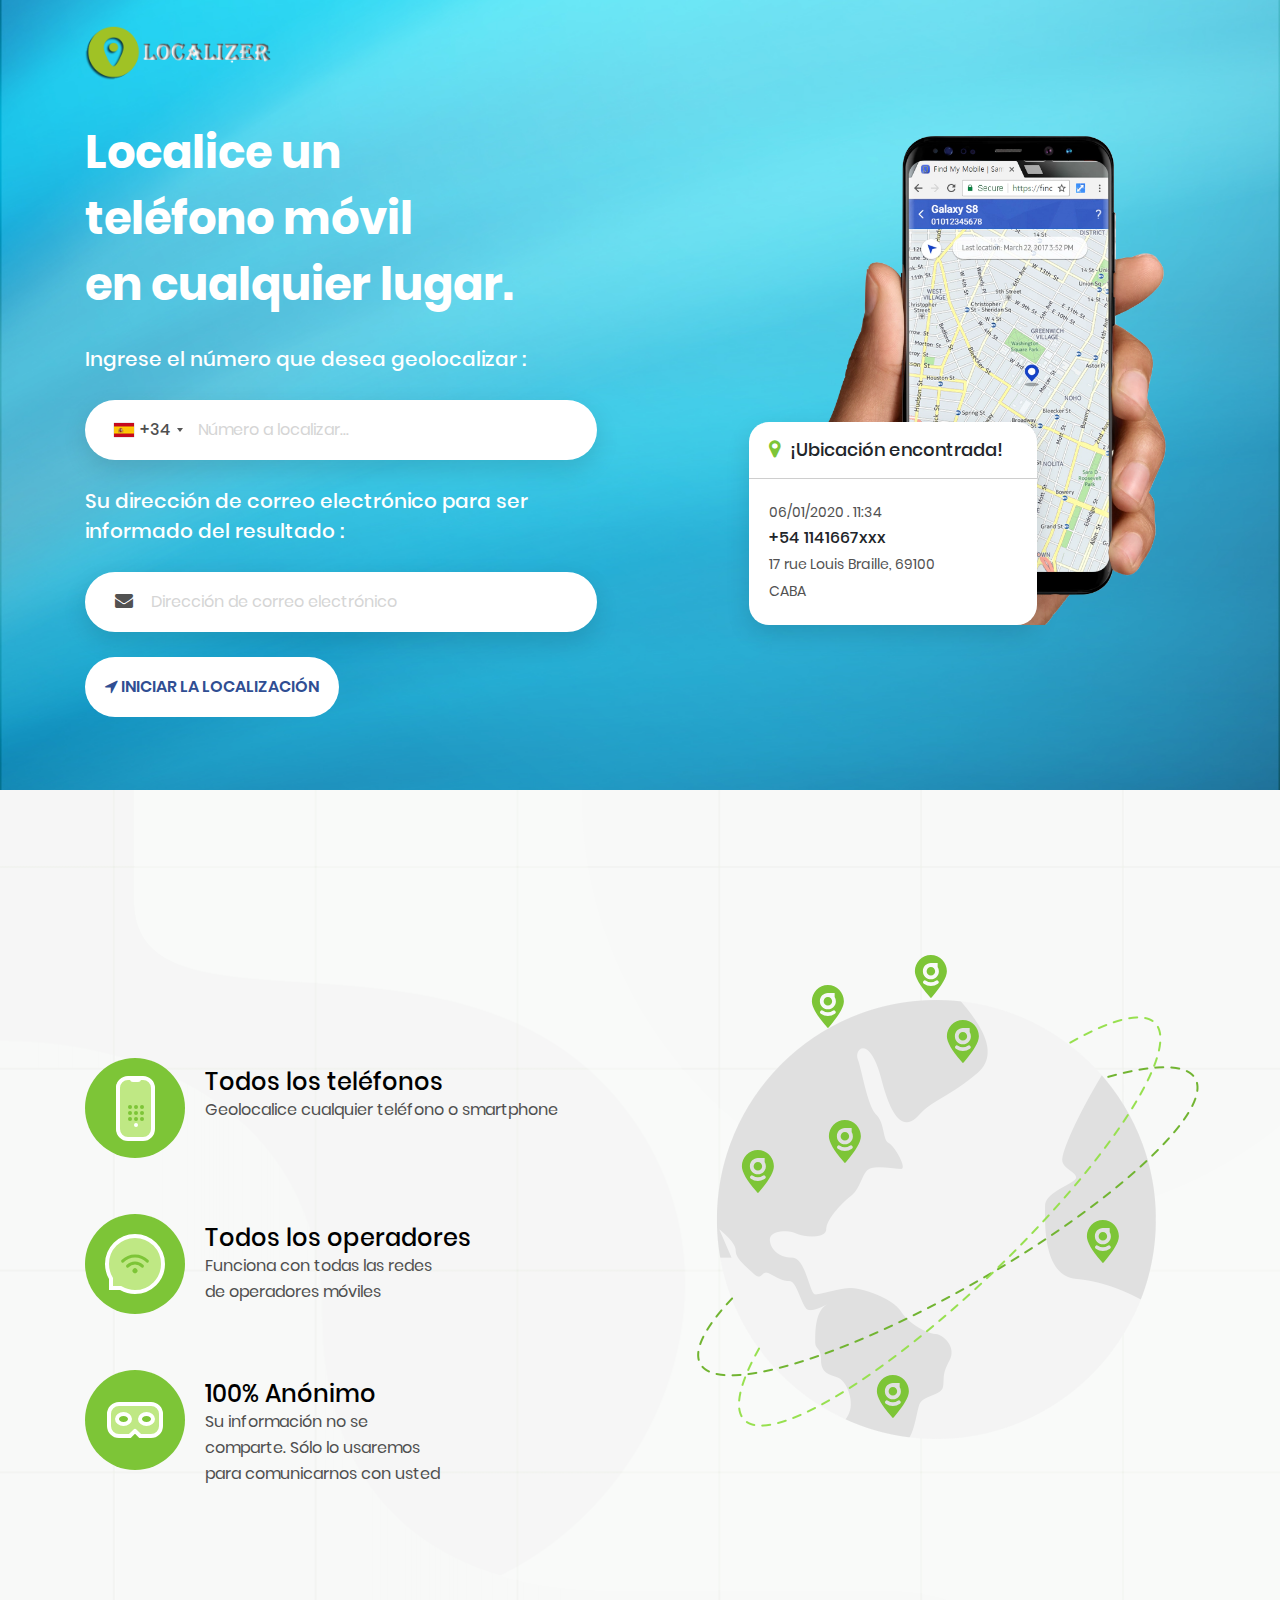
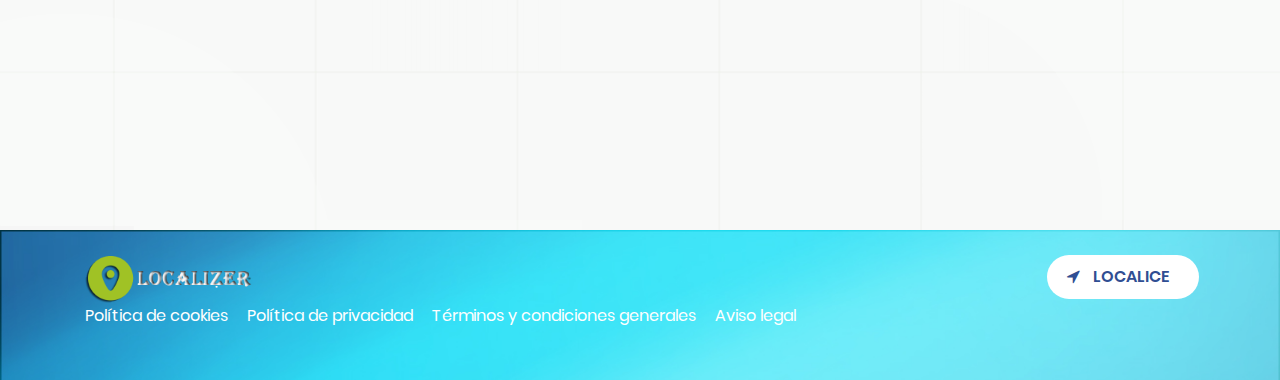
==== commit 9fdbaf7b: "Update index.htm" ====
--- a/index.htm
+++ b/index.htm
@@ -15,7 +15,7 @@
 
     <meta charset="utf-8">
     <meta name="viewport" content="width=device-width, initial-scale=1 maximum-scale=1">
-    <meta name="description" content="Localizer ofrece una guia educacional paso a paso para que pueda acceder remotamente a un dispositivo movil, buscar telefono, localizar dispositivo, buscar dispositivos, device find, localizar movil, localizar telefono.">
+    <meta name="description" content="GeoLocator ofrece una guia educacional paso a paso para que pueda acceder remotamente a un dispositivo movil, buscar telefono, localizar dispositivo, buscar dispositivos, device find, localizar movil, localizar telefono.">
         <meta name="format-detection" content="telephone=no">
 
     <!-- CSRF Token -->
@@ -24,7 +24,7 @@
     <meta name="hipay-username" content="94680812.secure-gateway.hipay-tpp.com">
     <meta name="hipay-password" content="Live_kM6n2OoDz7S2CQgWday3x19y">
 
-    <title>Localizer</title>
+    <title>GeoLocator</title>
 
     <link rel="apple-touch-icon" sizes="57x57" href="img/favicon/apple-icon-57x57.png">
     <link rel="apple-touch-icon" sizes="60x60" href="https://geomy.mobi/img/favicon/apple-icon-60x60.png') }}">
@@ -148,7 +148,7 @@
                     <source media="(min-width: 990px)" srcset="img/logo.png" type="image/webp">
                     <source media="(max-width: 989px)" srcset="img/logo.png" type="image/png">
                     <source media="(min-width: 990px)" srcset="img/logo.png" type="image/png">
-                    <img src="img/logo.png" class="lazyload logo-img" loading="lazy" alt="localizer.online" title="localizer.online">
+                    <img src="img/logo.png" class="lazyload logo-img" loading="lazy" alt="GeoLocator" title="GeoLocator">
                 </picture>
             </a>
             <span class="navbar-toggler">
@@ -345,7 +345,7 @@
 		<div class="columns column-2">
 			<div class="address">
 				<a href="index.htm">
-					<img class="lazyload logo" loading="lazy" src="img/logo.png" width="190" alt="Localizer" title="localizer">
+					<img class="lazyload logo" loading="lazy" src="img/logo.png" width="190" alt="GeoLocator" title="GeoLocator">
 				</a>
 				
 			</div>
